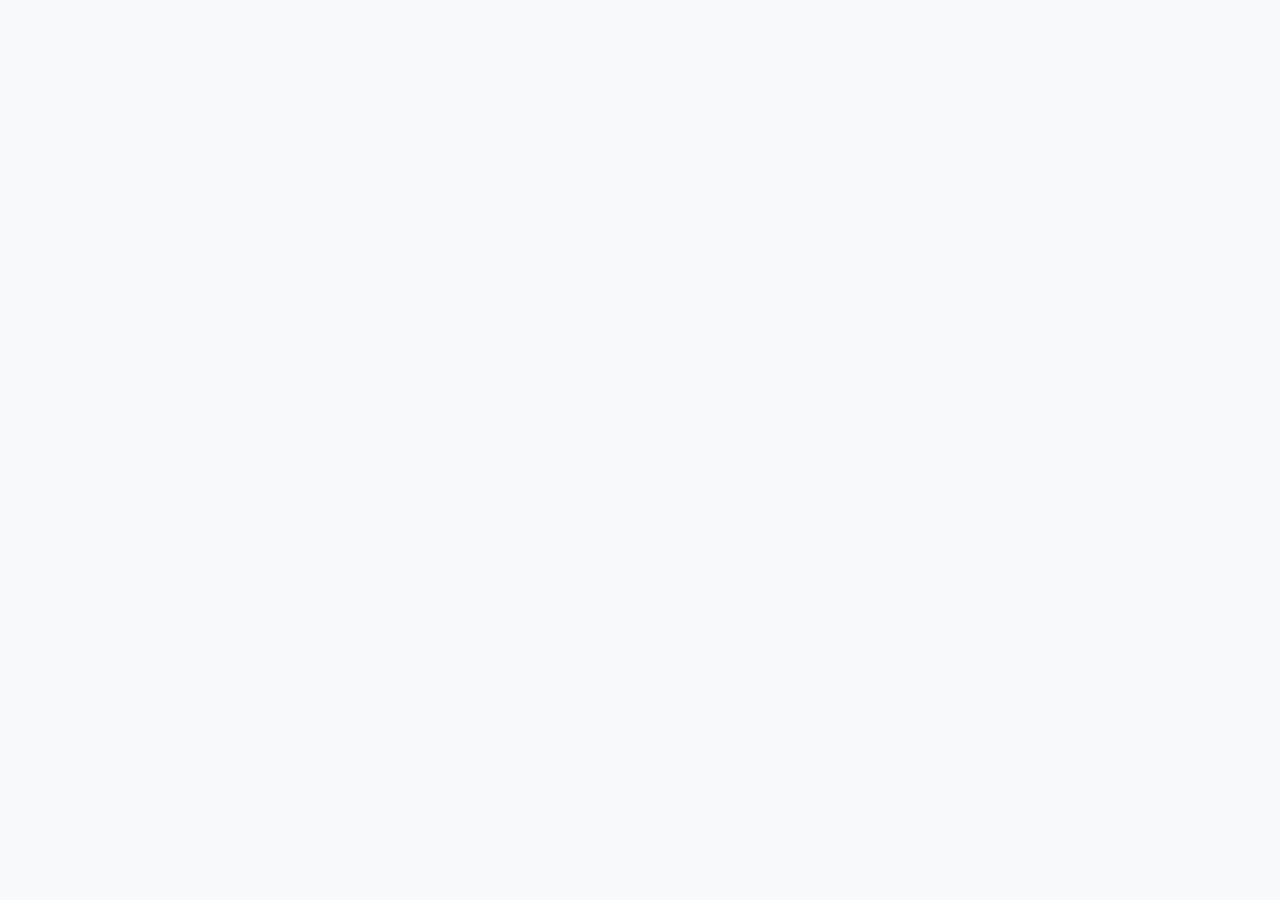
==== index.html @ d38744e4 "Initial commit" ====
<!doctype html>
<html lang="en">
  <head>
    <meta charset="UTF-8" />
    <meta name="viewport" content="width=device-width, initial-scale=1.0" />
    <title>Web App Starter</title>
    <link
      href="https://cdn.jsdelivr.net/npm/bootstrap@5.3.3/dist/css/bootstrap.min.css"
      rel="stylesheet" />
    <link
      rel="stylesheet"
      href="https://cdn.jsdelivr.net/npm/bootstrap-icons@1.10.5/font/bootstrap-icons.css" />
    <link
      rel="icon"
      type="image/svg+xml"
      href="data:image/svg+xml,%3Csvg xmlns='http://www.w3.org/2000/svg' viewBox='0 0 16 16'%3E%3Crect width='16' height='16' rx='3' fill='%230d6efd'/%3E%3C/svg%3E" />
    <link rel="stylesheet" href="./style.css" />
    <script src="https://unpkg.com/vue@3/dist/vue.global.prod.js"></script>
    <script src="https://unpkg.com/vue-router@4/dist/vue-router.global.prod.js"></script>
    <script src="https://cdn.jsdelivr.net/npm/papaparse@5.4.1/papaparse.min.js"></script>
  </head>

  <body class="bg-light">
    <div id="app" class="d-flex flex-column min-vh-100">
      <navbar-component></navbar-component>
      <main class="flex-grow-1 overflow-auto">
        <router-view></router-view>
      </main>
    </div>

    <script type="module" src="./app.js"></script>
  </body>
</html>
---- style.css ----
.collection-card-image {
  height: 180px;
}

.collection-description {
  display: -webkit-box;
  line-clamp: 3;
  -webkit-line-clamp: 3;
  -webkit-box-orient: vertical;
  overflow: hidden;
}

.item-detail-image {
  max-height: 320px;
}
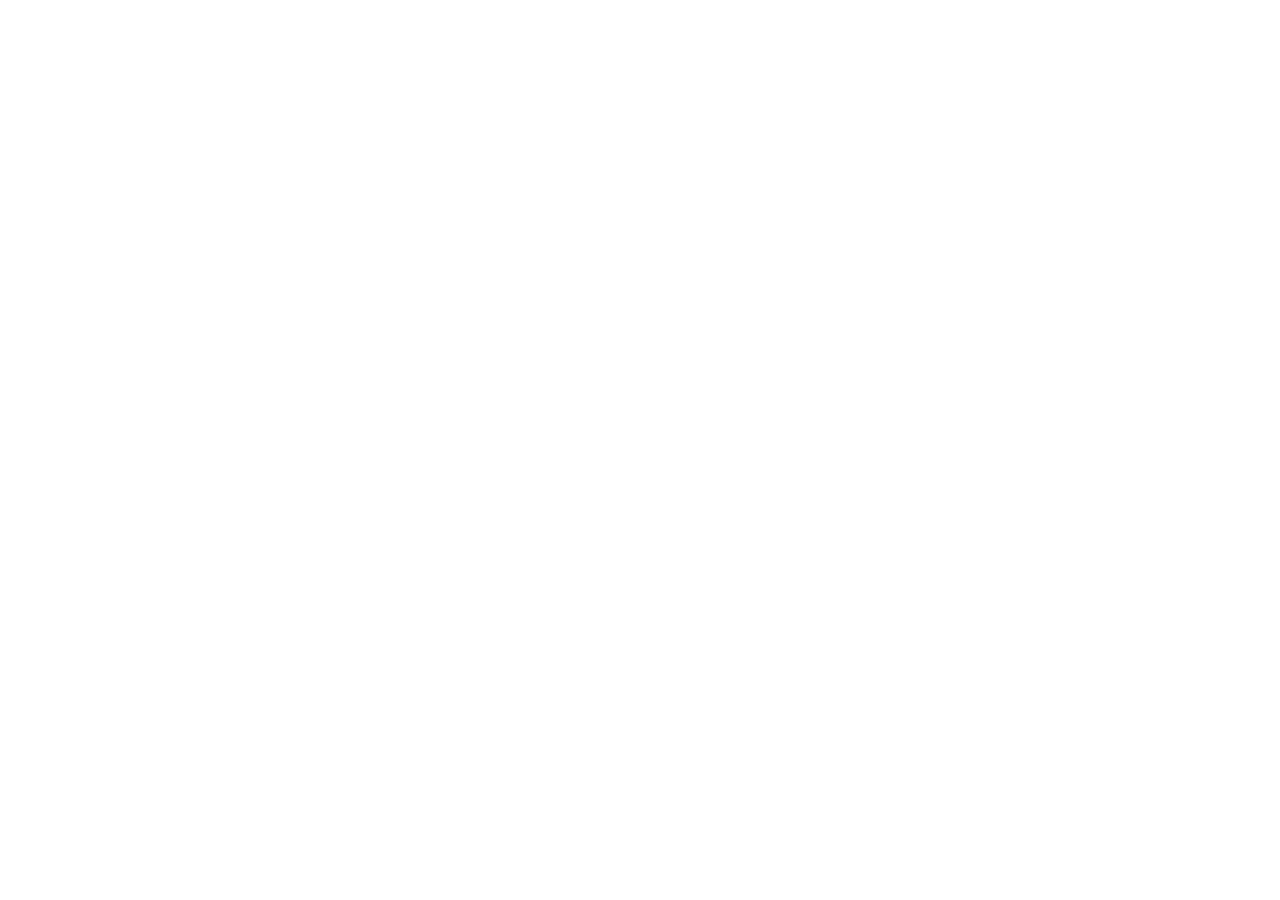
==== commit e7a5269a: "commit" ====
--- a/index.html
+++ b/index.html
@@ -4,30 +4,20 @@
     <meta charset="UTF-8" />
     <meta name="viewport" content="width=device-width, initial-scale=1.0" />
     <title>Web App Starter</title>
-    <link
-      href="https://cdn.jsdelivr.net/npm/bootstrap@5.3.3/dist/css/bootstrap.min.css"
-      rel="stylesheet" />
-    <link
-      rel="stylesheet"
-      href="https://cdn.jsdelivr.net/npm/bootstrap-icons@1.10.5/font/bootstrap-icons.css" />
-    <link
-      rel="icon"
-      type="image/svg+xml"
-      href="data:image/svg+xml,%3Csvg xmlns='http://www.w3.org/2000/svg' viewBox='0 0 16 16'%3E%3Crect width='16' height='16' rx='3' fill='%230d6efd'/%3E%3C/svg%3E" />
-    <link rel="stylesheet" href="./style.css" />
-    <script src="https://unpkg.com/vue@3/dist/vue.global.prod.js"></script>
-    <script src="https://unpkg.com/vue-router@4/dist/vue-router.global.prod.js"></script>
-    <script src="https://cdn.jsdelivr.net/npm/papaparse@5.4.1/papaparse.min.js"></script>
+    <link href="https://cdn.jsdelivr.net/npm/bootstrap@5.3.3/dist/css/bootstrap.min.css" rel="stylesheet" />
+    <link href="https://cdn.jsdelivr.net/npm/bootstrap-icons@1.11.3/font/bootstrap-icons.min.css" rel="stylesheet" />
+    <link href="style.css" rel="stylesheet" />
   </head>
-
-  <body class="bg-light">
-    <div id="app" class="d-flex flex-column min-vh-100">
+  <body>
+    <div class="top-bar"></div>
+    <div id="app">
       <navbar-component></navbar-component>
-      <main class="flex-grow-1 overflow-auto">
-        <router-view></router-view>
-      </main>
+      <router-view></router-view>
     </div>
 
-    <script type="module" src="./app.js"></script>
+    <script src="https://unpkg.com/vue@3.5.13/dist/vue.global.prod.js"></script>
+    <script src="https://unpkg.com/vue-router@4.5.0/dist/vue-router.global.prod.js"></script>
+    <script src="https://unpkg.com/papaparse@5.5.2/papaparse.min.js"></script>
+    <script src="app.js" type="module"></script>
   </body>
-</html>
+</html>
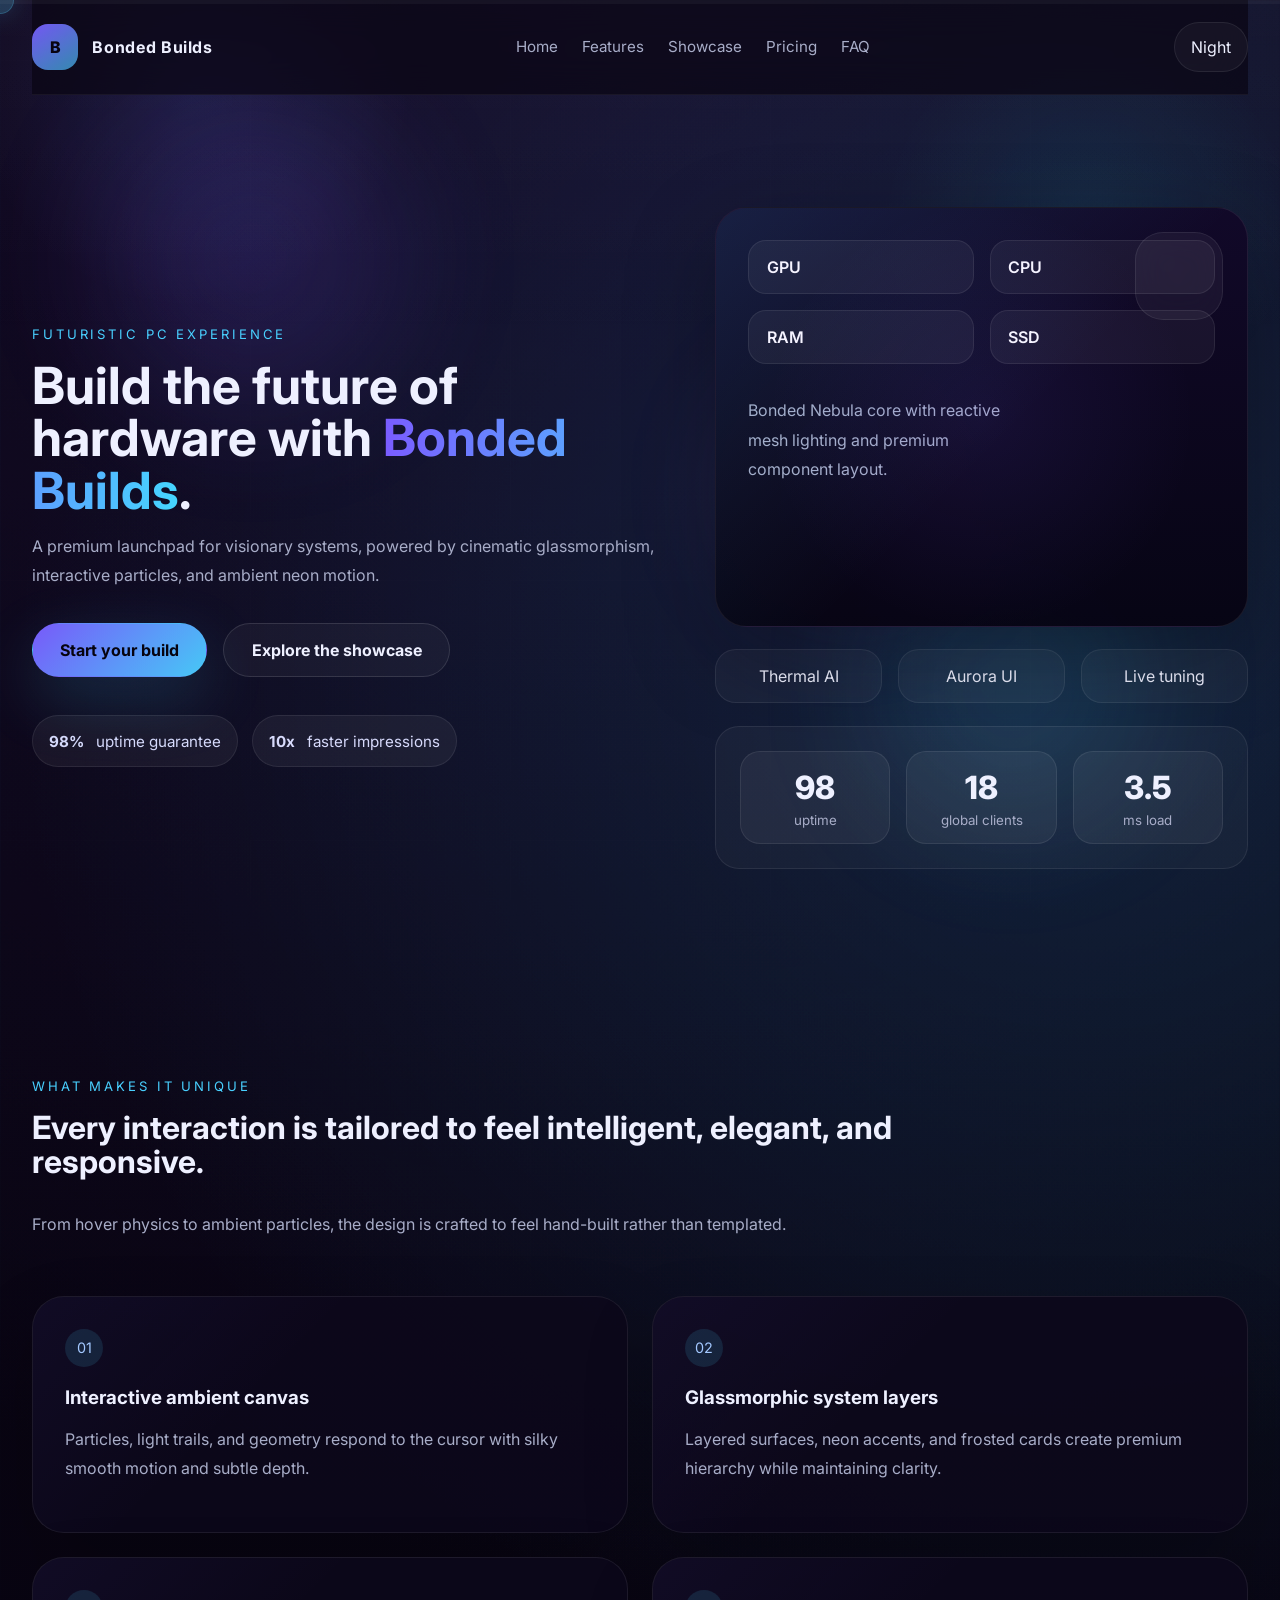
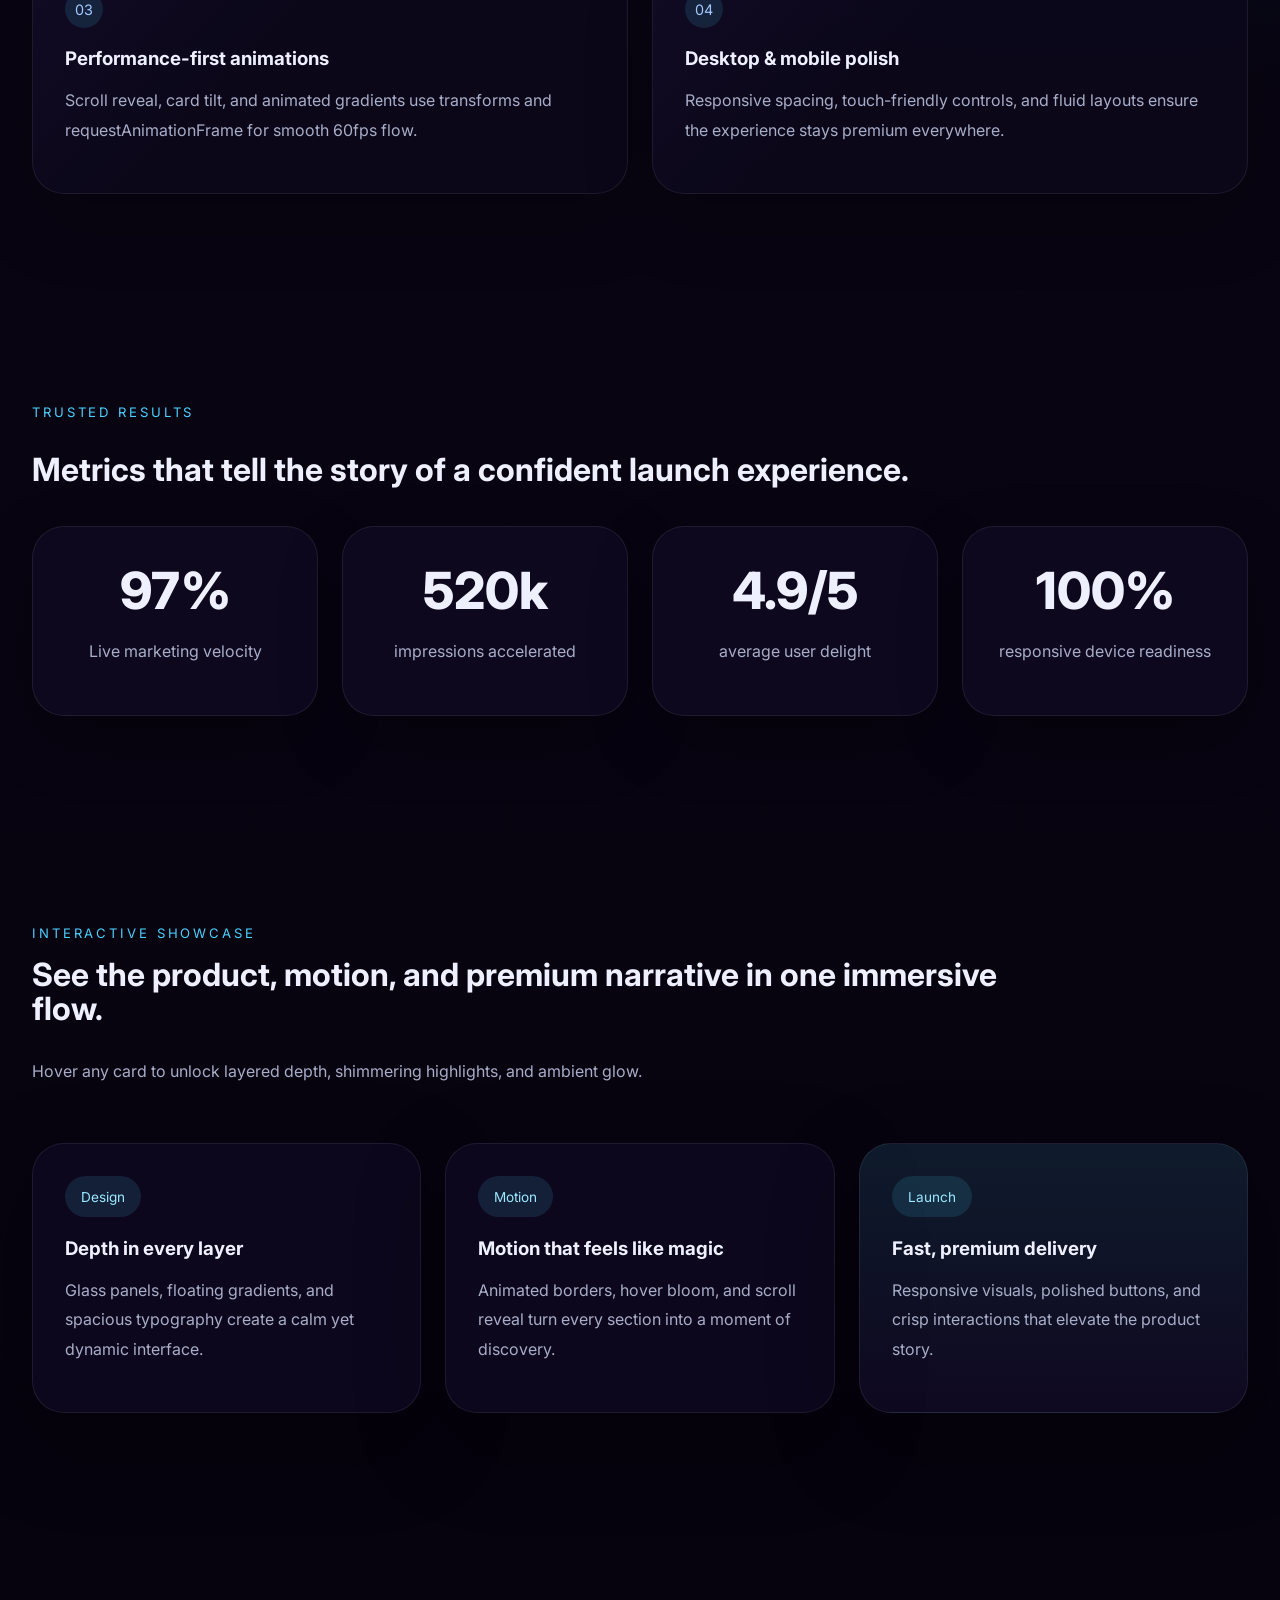
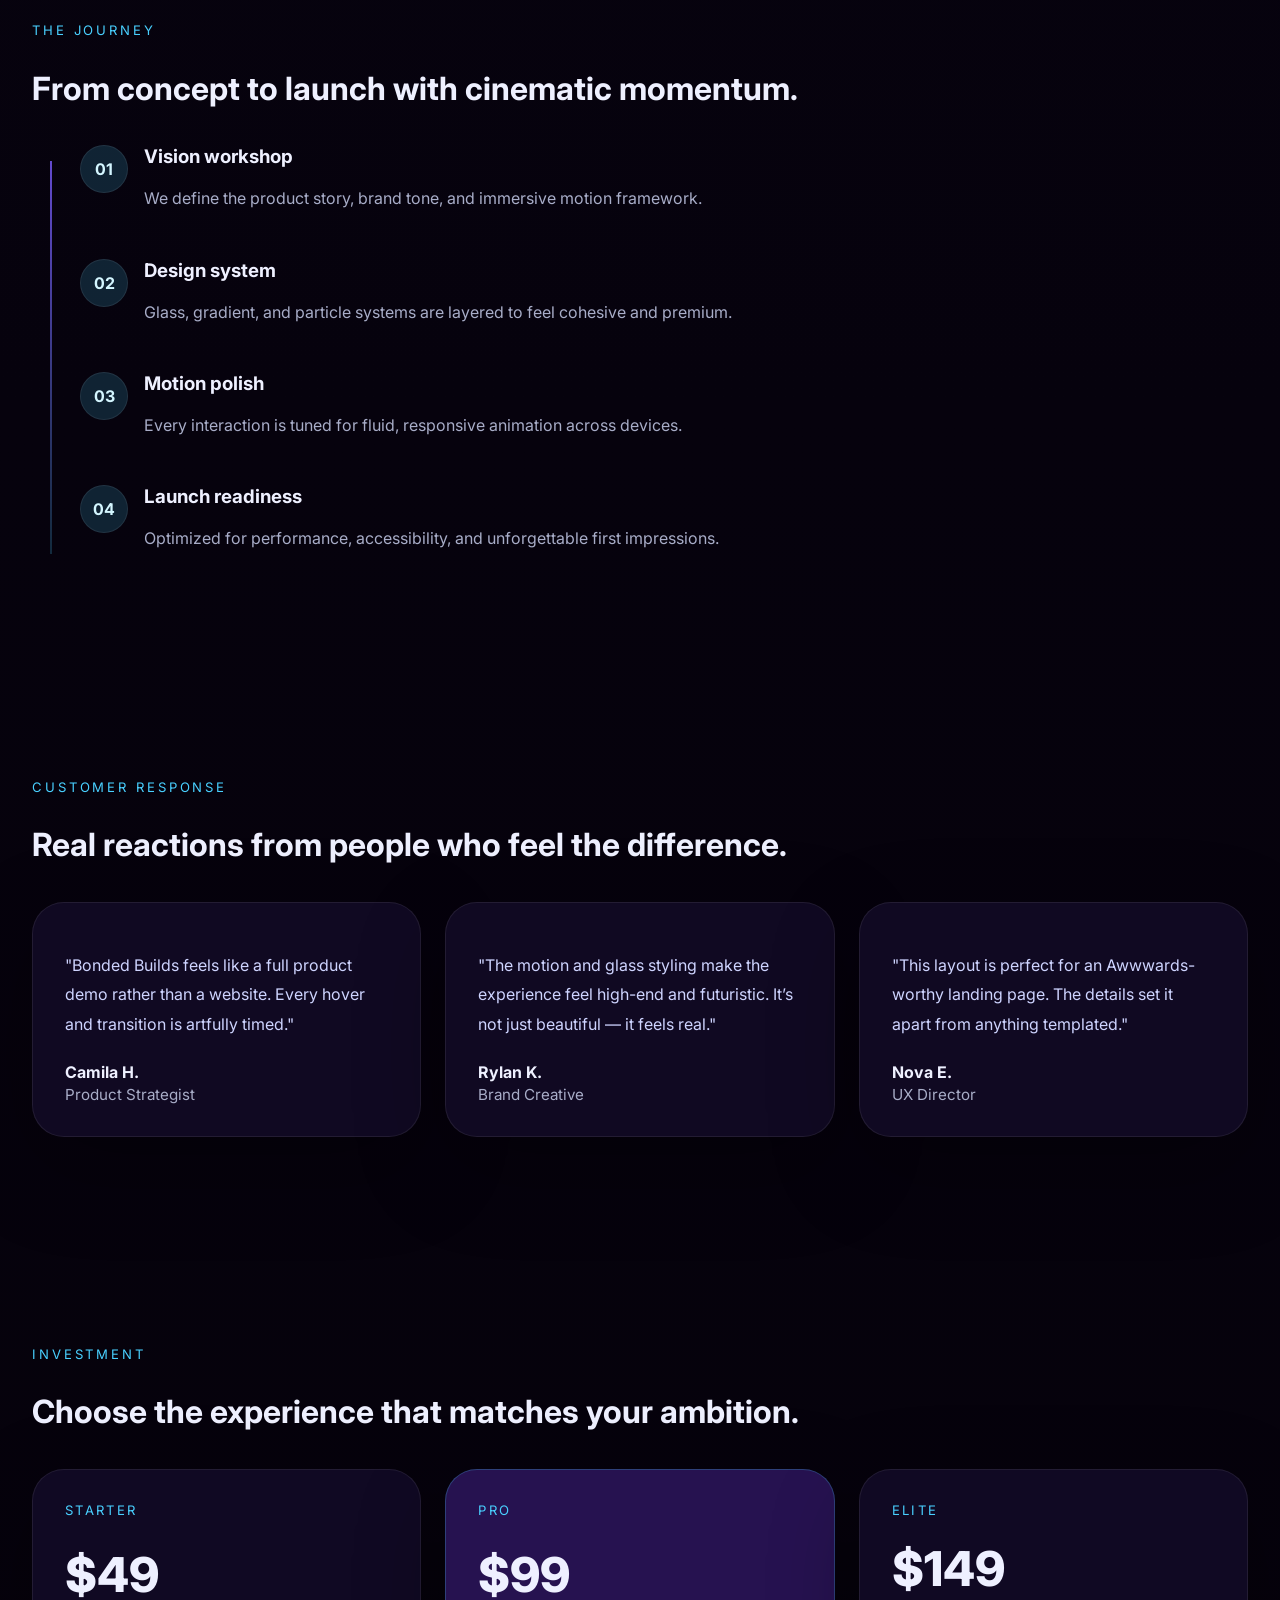
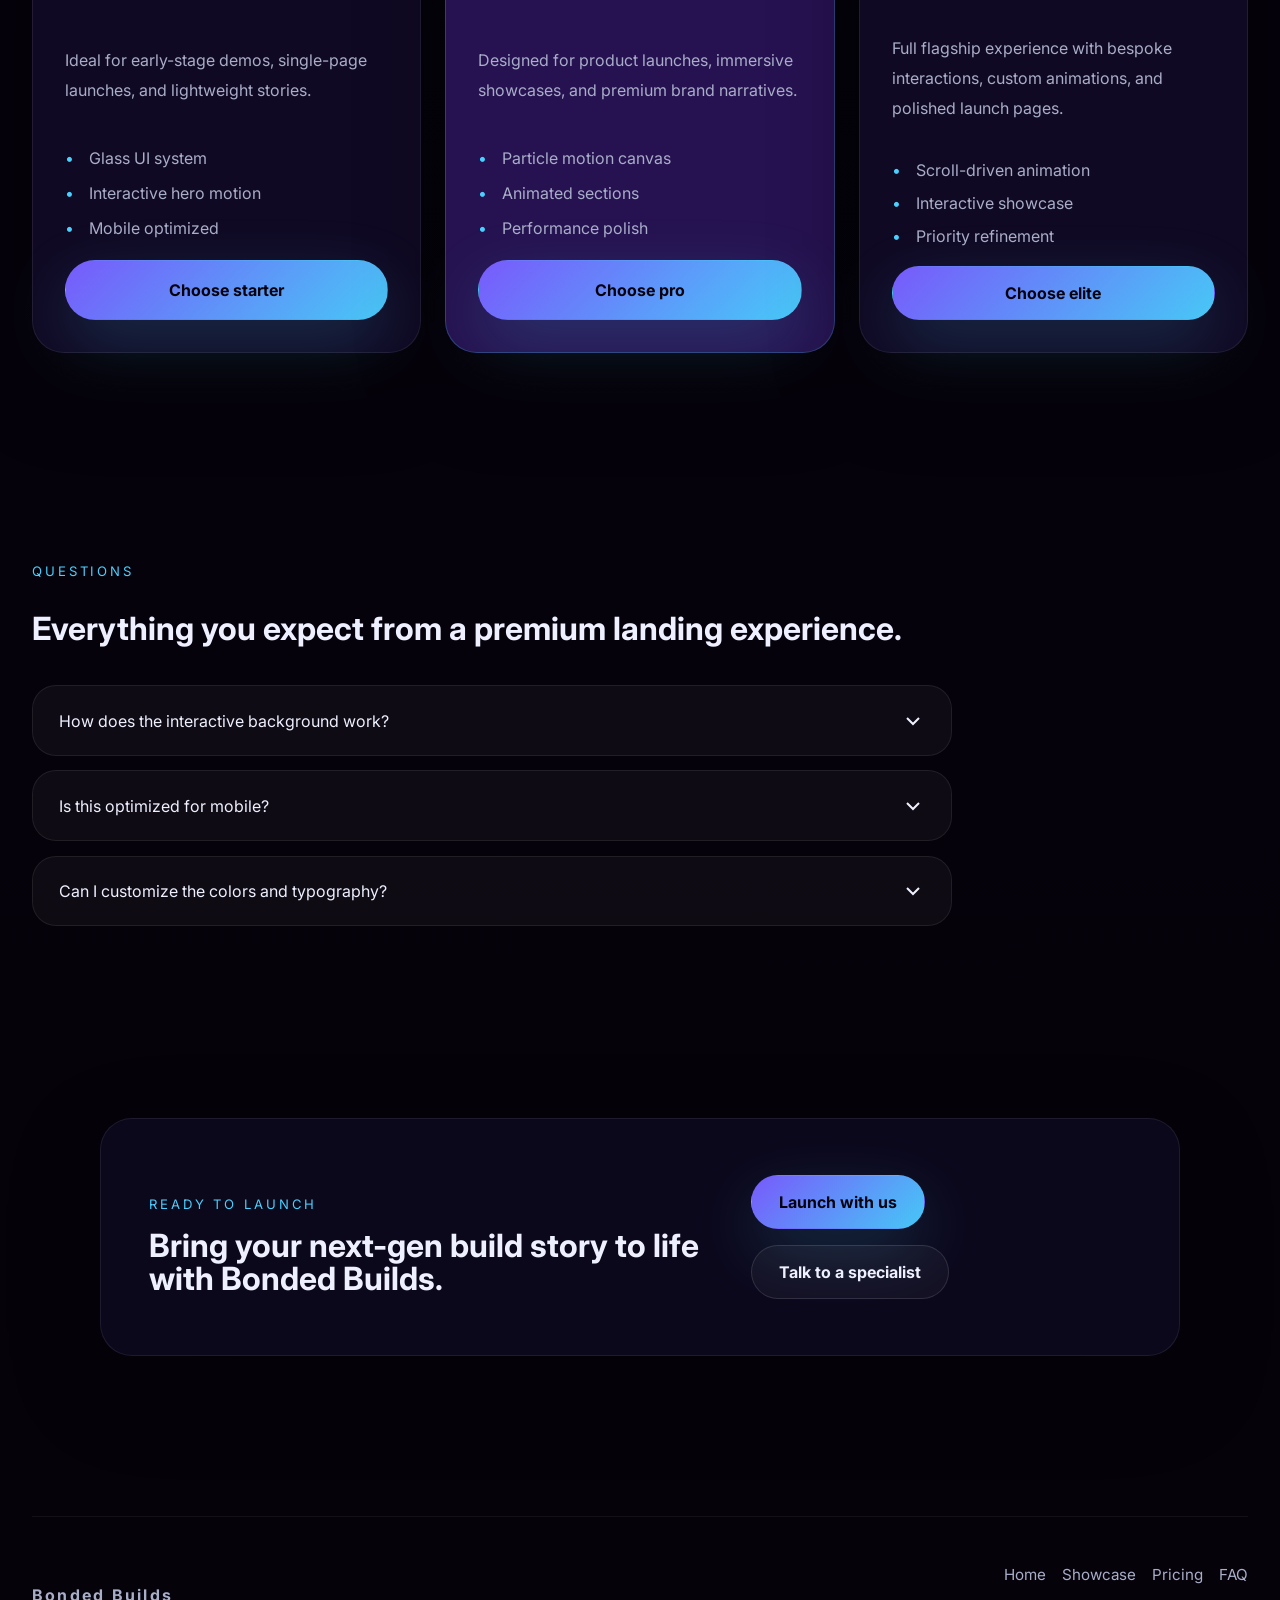
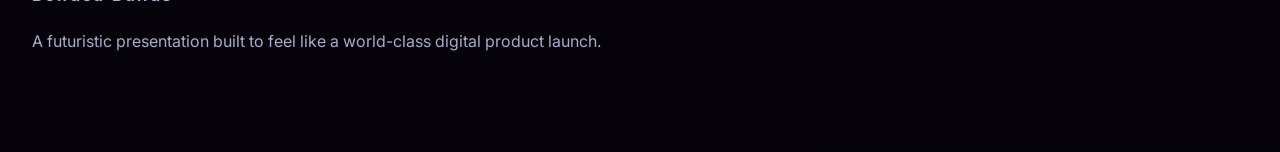
==== commit ce111e84: "updated" ====
--- a/index.html
+++ b/index.html
@@ -1,23 +1,368 @@
-<!doctype html>
+﻿<!doctype html>
 <html lang="en">
   <head>
     <meta charset="UTF-8" />
-    <meta name="viewport" content="width=device-width, initial-scale=1.0" />
-    <title>Web App Starter</title>
-    <link href="https://cdn.jsdelivr.net/npm/bootstrap@5.3.3/dist/css/bootstrap.min.css" rel="stylesheet" />
-    <link href="https://cdn.jsdelivr.net/npm/bootstrap-icons@1.11.3/font/bootstrap-icons.min.css" rel="stylesheet" />
+    <meta name="viewport" content="width=device-width, initial-scale=1.0, viewport-fit=cover" />
+    <meta name="theme-color" content="#09010d" />
+    <meta name="description" content="Bonded Builds is a futuristic premium PC storefront experience with glassmorphism, neon motion, and immersive interaction." />
+    <title>Bonded Builds • Future Ready Builds</title>
+    <link rel="preconnect" href="https://fonts.googleapis.com" />
+    <link rel="preconnect" href="https://fonts.gstatic.com" crossorigin />
+    <link href="https://fonts.googleapis.com/css2?family=Inter:wght@400;500;600;700;800&display=swap" rel="stylesheet" />
     <link href="style.css" rel="stylesheet" />
   </head>
   <body>
-    <div class="top-bar"></div>
-    <div id="app">
-      <navbar-component></navbar-component>
-      <router-view></router-view>
+    <div class="loader-wrap" id="pageLoader" aria-hidden="true">
+      <div class="loader-glow"></div>
+      <div class="loader-ring"></div>
+      <p class="loader-copy">Bonded Builds</p>
     </div>
 
-    <script src="https://unpkg.com/vue@3.5.13/dist/vue.global.prod.js"></script>
-    <script src="https://unpkg.com/vue-router@4.5.0/dist/vue-router.global.prod.js"></script>
-    <script src="https://unpkg.com/papaparse@5.5.2/papaparse.min.js"></script>
+    <div class="progress-wrap" aria-hidden="true">
+      <div class="progress-bar" id="scrollProgress"></div>
+    </div>
+
+    <canvas id="bgCanvas" aria-hidden="true"></canvas>
+    <div id="cursor" aria-hidden="true"></div>
+
+    <div class="blob blob-1"></div>
+    <div class="blob blob-2"></div>
+    <div class="blob blob-3"></div>
+
+    <div class="page-shell" id="app">
+      <header class="site-header">
+        <div class="brand">
+          <span class="brand-mark">B</span>
+          <span class="brand-name">Bonded Builds</span>
+        </div>
+
+        <nav class="site-nav" aria-label="Primary navigation">
+          <a href="#hero">Home</a>
+          <a href="#features">Features</a>
+          <a href="#showcase">Showcase</a>
+          <a href="#pricing">Pricing</a>
+          <a href="#faq">FAQ</a>
+        </nav>
+
+        <button class="theme-toggle" id="themeToggle" type="button" aria-label="Toggle theme">Night</button>
+      </header>
+
+      <main>
+        <section id="hero" class="section hero-section reveal">
+          <div class="hero-shell">
+            <div class="hero-copy">
+              <p class="eyebrow">FUTURISTIC PC EXPERIENCE</p>
+              <h1>
+                Build the future of hardware with <span class="gradient-text">Bonded Builds</span>.
+              </h1>
+              <p class="hero-text">
+                A premium launchpad for visionary systems, powered by cinematic glassmorphism, interactive particles, and ambient neon motion.
+              </p>
+
+              <div class="hero-actions">
+                <a class="btn btn-primary magnetic" href="#pricing">Start your build</a>
+                <a class="btn btn-outline magnetic" href="#showcase">Explore the showcase</a>
+              </div>
+
+              <div class="hero-pill-group">
+                <span class="hero-pill"><strong>98%</strong> uptime guarantee</span>
+                <span class="hero-pill"><strong>10x</strong> faster impressions</span>
+              </div>
+            </div>
+
+            <div class="hero-visual">
+              <div class="hero-stage tilt-card">
+                <div class="hero-stage-glow"></div>
+                <div class="hero-stage-top"></div>
+                <div class="hero-stage-grid">
+                  <span class="stage-chip">GPU</span>
+                  <span class="stage-chip">CPU</span>
+                  <span class="stage-chip">RAM</span>
+                  <span class="stage-chip">SSD</span>
+                </div>
+                <p class="hero-stage-copy">Bonded Nebula core with reactive mesh lighting and premium component layout.</p>
+              </div>
+
+              <div class="hero-mini-grid">
+                <div class="mini-card">Thermal AI</div>
+                <div class="mini-card">Aurora UI</div>
+                <div class="mini-card">Live tuning</div>
+              </div>
+
+              <div class="hero-cta-panel reveal delay-100">
+                <div class="counter-group">
+                  <div class="counter-box">
+                    <span class="counter" data-target="98">0</span>
+                    <small>uptime</small>
+                  </div>
+                  <div class="counter-box">
+                    <span class="counter" data-target="18">0</span>
+                    <small>global clients</small>
+                  </div>
+                  <div class="counter-box">
+                    <span class="counter" data-target="3.5">0</span>
+                    <small>ms load</small>
+                  </div>
+                </div>
+              </div>
+            </div>
+          </div>
+        </section>
+
+        <section id="features" class="section features-section reveal">
+          <div class="section-head">
+            <div>
+              <p class="eyebrow">what makes it unique</p>
+              <h2>Every interaction is tailored to feel intelligent, elegant, and responsive.</h2>
+            </div>
+            <p class="section-note">From hover physics to ambient particles, the design is crafted to feel hand-built rather than templated.</p>
+          </div>
+
+          <div class="features-grid">
+            <article class="feature-card tilt-card">
+              <span class="feature-index">01</span>
+              <h3>Interactive ambient canvas</h3>
+              <p>Particles, light trails, and geometry respond to the cursor with silky smooth motion and subtle depth.</p>
+            </article>
+            <article class="feature-card tilt-card">
+              <span class="feature-index">02</span>
+              <h3>Glassmorphic system layers</h3>
+              <p>Layered surfaces, neon accents, and frosted cards create premium hierarchy while maintaining clarity.</p>
+            </article>
+            <article class="feature-card tilt-card">
+              <span class="feature-index">03</span>
+              <h3>Performance-first animations</h3>
+              <p>Scroll reveal, card tilt, and animated gradients use transforms and requestAnimationFrame for smooth 60fps flow.</p>
+            </article>
+            <article class="feature-card tilt-card">
+              <span class="feature-index">04</span>
+              <h3>Desktop & mobile polish</h3>
+              <p>Responsive spacing, touch-friendly controls, and fluid layouts ensure the experience stays premium everywhere.</p>
+            </article>
+          </div>
+        </section>
+
+        <section id="stats" class="section stats-section reveal">
+          <div class="section-head">
+            <p class="eyebrow">trusted results</p>
+            <h2>Metrics that tell the story of a confident launch experience.</h2>
+          </div>
+
+          <div class="stats-grid">
+            <div class="stat-card glass-card tilt-card">
+              <span class="stat-value"><span class="counter" data-target="97">0</span>%</span>
+              <p>Live marketing velocity</p>
+            </div>
+            <div class="stat-card glass-card tilt-card">
+              <span class="stat-value"><span class="counter" data-target="520">0</span>k</span>
+              <p>impressions accelerated</p>
+            </div>
+            <div class="stat-card glass-card tilt-card">
+              <span class="stat-value"><span class="counter" data-target="4.9">0</span>/5</span>
+              <p>average user delight</p>
+            </div>
+            <div class="stat-card glass-card tilt-card">
+              <span class="stat-value"><span class="counter" data-target="100">0</span>%</span>
+              <p>responsive device readiness</p>
+            </div>
+          </div>
+        </section>
+
+        <section id="showcase" class="section showcase-section reveal">
+          <div class="section-head">
+            <div>
+              <p class="eyebrow">interactive showcase</p>
+              <h2>See the product, motion, and premium narrative in one immersive flow.</h2>
+            </div>
+            <p class="section-note">Hover any card to unlock layered depth, shimmering highlights, and ambient glow.</p>
+          </div>
+
+          <div class="showcase-grid">
+            <article class="showcase-card tilt-card">
+              <div class="showcase-chip">Design</div>
+              <h3>Depth in every layer</h3>
+              <p>Glass panels, floating gradients, and spacious typography create a calm yet dynamic interface.</p>
+            </article>
+            <article class="showcase-card tilt-card">
+              <div class="showcase-chip">Motion</div>
+              <h3>Motion that feels like magic</h3>
+              <p>Animated borders, hover bloom, and scroll reveal turn every section into a moment of discovery.</p>
+            </article>
+            <article class="showcase-card tilt-card highlight-card">
+              <div class="showcase-chip">Launch</div>
+              <h3>Fast, premium delivery</h3>
+              <p>Responsive visuals, polished buttons, and crisp interactions that elevate the product story.</p>
+            </article>
+          </div>
+        </section>
+
+        <section id="timeline" class="section timeline-section reveal">
+          <div class="section-head">
+            <p class="eyebrow">the journey</p>
+            <h2>From concept to launch with cinematic momentum.</h2>
+          </div>
+
+          <div class="timeline-shell">
+            <div class="timeline-line"></div>
+            <div class="timeline-item">
+              <span class="timeline-step">01</span>
+              <div>
+                <h3>Vision workshop</h3>
+                <p>We define the product story, brand tone, and immersive motion framework.</p>
+              </div>
+            </div>
+            <div class="timeline-item">
+              <span class="timeline-step">02</span>
+              <div>
+                <h3>Design system</h3>
+                <p>Glass, gradient, and particle systems are layered to feel cohesive and premium.</p>
+              </div>
+            </div>
+            <div class="timeline-item">
+              <span class="timeline-step">03</span>
+              <div>
+                <h3>Motion polish</h3>
+                <p>Every interaction is tuned for fluid, responsive animation across devices.</p>
+              </div>
+            </div>
+            <div class="timeline-item">
+              <span class="timeline-step">04</span>
+              <div>
+                <h3>Launch readiness</h3>
+                <p>Optimized for performance, accessibility, and unforgettable first impressions.</p>
+              </div>
+            </div>
+          </div>
+        </section>
+
+        <section id="testimonials" class="section testimonials-section reveal">
+          <div class="section-head">
+            <p class="eyebrow">customer response</p>
+            <h2>Real reactions from people who feel the difference.</h2>
+          </div>
+
+          <div class="testimonials-grid">
+            <article class="testimonial-card glass-card tilt-card">
+              <p>"Bonded Builds feels like a full product demo rather than a website. Every hover and transition is artfully timed."</p>
+              <div class="testimonial-author">
+                <strong>Camila H.</strong>
+                <span>Product Strategist</span>
+              </div>
+            </article>
+            <article class="testimonial-card glass-card tilt-card">
+              <p>"The motion and glass styling make the experience feel high-end and futuristic. It’s not just beautiful — it feels real."</p>
+              <div class="testimonial-author">
+                <strong>Rylan K.</strong>
+                <span>Brand Creative</span>
+              </div>
+            </article>
+            <article class="testimonial-card glass-card tilt-card">
+              <p>"This layout is perfect for an Awwwards-worthy landing page. The details set it apart from anything templated."</p>
+              <div class="testimonial-author">
+                <strong>Nova E.</strong>
+                <span>UX Director</span>
+              </div>
+            </article>
+          </div>
+        </section>
+
+        <section id="pricing" class="section pricing-section reveal">
+          <div class="section-head">
+            <p class="eyebrow">investment</p>
+            <h2>Choose the experience that matches your ambition.</h2>
+          </div>
+
+          <div class="pricing-grid">
+            <article class="pricing-card glass-card">
+              <span class="pricing-label">Starter</span>
+              <strong class="pricing-price">$49</strong>
+              <p>Ideal for early-stage demos, single-page launches, and lightweight stories.</p>
+              <ul>
+                <li>Glass UI system</li>
+                <li>Interactive hero motion</li>
+                <li>Mobile optimized</li>
+              </ul>
+              <a class="btn btn-primary" href="#cta">Choose starter</a>
+            </article>
+            <article class="pricing-card pricing-card-highlight glass-card">
+              <span class="pricing-label">Pro</span>
+              <strong class="pricing-price">$99</strong>
+              <p>Designed for product launches, immersive showcases, and premium brand narratives.</p>
+              <ul>
+                <li>Particle motion canvas</li>
+                <li>Animated sections</li>
+                <li>Performance polish</li>
+              </ul>
+              <a class="btn btn-primary" href="#cta">Choose pro</a>
+            </article>
+            <article class="pricing-card glass-card">
+              <span class="pricing-label">Elite</span>
+              <strong class="pricing-price">$149</strong>
+              <p>Full flagship experience with bespoke interactions, custom animations, and polished launch pages.</p>
+              <ul>
+                <li>Scroll-driven animation</li>
+                <li>Interactive showcase</li>
+                <li>Priority refinement</li>
+              </ul>
+              <a class="btn btn-primary" href="#cta">Choose elite</a>
+            </article>
+          </div>
+        </section>
+
+        <section id="faq" class="section faq-section reveal">
+          <div class="section-head">
+            <p class="eyebrow">questions</p>
+            <h2>Everything you expect from a premium landing experience.</h2>
+          </div>
+
+          <div class="faq-grid">
+            <button class="faq-item" type="button" aria-expanded="false">
+              <span>How does the interactive background work?</span>
+              <svg viewBox="0 0 24 24" aria-hidden="true"><path d="M6 9l6 6 6-6" /></svg>
+            </button>
+            <div class="faq-answer">A custom canvas system uses requestAnimationFrame to render particles and light trails that react to cursor movement and clicks.</div>
+
+            <button class="faq-item" type="button" aria-expanded="false">
+              <span>Is this optimized for mobile?</span>
+              <svg viewBox="0 0 24 24" aria-hidden="true"><path d="M6 9l6 6 6-6" /></svg>
+            </button>
+            <div class="faq-answer">Yes — layout, touch targets, typography, and motion are all tailored for desktop and mobile environments.</div>
+
+            <button class="faq-item" type="button" aria-expanded="false">
+              <span>Can I customize the colors and typography?</span>
+              <svg viewBox="0 0 24 24" aria-hidden="true"><path d="M6 9l6 6 6-6" /></svg>
+            </button>
+            <div class="faq-answer">Absolutely. The design system is built with semantic variables for effortless theme tuning and brand updates.</div>
+          </div>
+        </section>
+
+        <section id="cta" class="section cta-section reveal">
+          <div class="cta-shell">
+            <div>
+              <p class="eyebrow">Ready to launch</p>
+              <h2>Bring your next-gen build story to life with Bonded Builds.</h2>
+            </div>
+            <div class="cta-actions">
+              <a class="btn btn-primary btn-xl magnetic" href="#pricing">Launch with us</a>
+              <a class="btn btn-outline magnetic" href="#contact">Talk to a specialist</a>
+            </div>
+          </div>
+        </section>
+      </main>
+
+      <footer class="site-footer" id="contact">
+        <div>
+          <p class="brand-footer">Bonded Builds</p>
+          <p>A futuristic presentation built to feel like a world-class digital product launch.</p>
+        </div>
+        <div class="footer-links">
+          <a href="#hero">Home</a>
+          <a href="#showcase">Showcase</a>
+          <a href="#pricing">Pricing</a>
+          <a href="#faq">FAQ</a>
+        </div>
+      </footer>
+    </div>
     <script src="app.js" type="module"></script>
   </body>
-</html>+</html>
--- a/style.css
+++ b/style.css
@@ -1,15 +1,948 @@
-.collection-card-image {
-  height: 180px;
-}
-
-.collection-description {
-  display: -webkit-box;
-  line-clamp: 3;
-  -webkit-line-clamp: 3;
-  -webkit-box-orient: vertical;
+﻿:root {
+  color-scheme: dark;
+  font-family: 'Inter', system-ui, -apple-system, BlinkMacSystemFont, 'Segoe UI', sans-serif;
+  --bg: #09010d;
+  --surface: rgba(12, 8, 26, 0.92);
+  --surface-strong: rgba(18, 11, 42, 0.96);
+  --border: rgba(139, 92, 255, 0.18);
+  --border-soft: rgba(255, 255, 255, 0.06);
+  --text: #eef0ff;
+  --muted: #a8adc8;
+  --accent: #7a5cff;
+  --accent-strong: #49d0ff;
+  --shadow: 0 30px 90px rgba(0, 0, 0, 0.28);
+  --radius: 28px;
+}
+
+* {
+  box-sizing: border-box;
+}
+
+html,
+body {
+  margin: 0;
+  min-height: 100%;
+  background: radial-gradient(circle at top, rgba(75, 44, 141, 0.18), transparent 24%),
+    radial-gradient(circle at right 15% top 10%, rgba(40, 206, 255, 0.14), transparent 18%),
+    linear-gradient(180deg, #0a0615 0%, #06020d 55%, #05020a 100%);
+  color: var(--text);
+  overflow-x: hidden;
+}
+
+body {
+  position: relative;
+  text-rendering: optimizeLegibility;
+  overflow-x: hidden;
+}
+
+button,
+a {
+  font: inherit;
+}
+
+a {
+  color: inherit;
+  text-decoration: none;
+}
+
+img,
+svg {
+  display: block;
+  max-width: 100%;
+}
+
+body::before,
+body::after {
+  content: '';
+  position: fixed;
+  inset: 0;
+  pointer-events: none;
+  z-index: 0;
+}
+
+body::before {
+  background-image: radial-gradient(circle at 15% 10%, rgba(91, 130, 255, 0.12), transparent 16%),
+    radial-gradient(circle at 85% 25%, rgba(33, 229, 255, 0.08), transparent 16%),
+    linear-gradient(180deg, rgba(255, 255, 255, 0.02), transparent 40%);
+}
+
+body::after {
+  background: url("data:image/svg+xml,%3Csvg width='120' height='120' xmlns='http://www.w3.org/2000/svg'%3E%3Cdefs%3E%3ClinearGradient id='g' x1='0%25' y1='0%25' x2='100%25' y2='100%25'%3E%3Cstop offset='0%25' stop-color='%23ffffff' stop-opacity='0.08'/%3E%3Cstop offset='100%25' stop-color='%23ffffff' stop-opacity='0'/%3E%3C/linearGradient%3E%3C/defs%3E%3Crect width='120' height='120' fill='none' stroke='url(%23g)' stroke-width='1' /%3E%3C/svg%3E") center/260px 260px repeat;
+  opacity: 0.12;
+}
+
+.loader-wrap {
+  position: fixed;
+  inset: 0;
+  display: flex;
+  align-items: center;
+  justify-content: center;
+  flex-direction: column;
+  gap: 1rem;
+  background: rgba(4, 2, 11, 0.92);
+  z-index: 50;
+  opacity: 1;
+  pointer-events: all;
+  transition: opacity 0.35s ease;
+}
+
+.loader-wrap.hidden {
+  opacity: 0;
+  pointer-events: none;
+}
+
+.loader-glow {
+  width: 120px;
+  height: 120px;
+  border-radius: 50%;
+  background: radial-gradient(circle, rgba(73, 208, 255, 0.3), transparent 58%);
+  filter: blur(18px);
+}
+
+.loader-ring {
+  width: 64px;
+  height: 64px;
+  border: 2px solid rgba(255, 255, 255, 0.14);
+  border-top-color: rgba(122, 92, 255, 0.96);
+  border-radius: 50%;
+  animation: spin 1.2s linear infinite;
+}
+
+.loader-copy {
+  color: var(--muted);
+  letter-spacing: 0.22em;
+  text-transform: uppercase;
+  font-size: 0.82rem;
+}
+
+@keyframes spin {
+  0% {
+    transform: rotate(0deg);
+  }
+  100% {
+    transform: rotate(360deg);
+  }
+}
+
+.progress-wrap {
+  position: fixed;
+  top: 0;
+  left: 0;
+  width: 100%;
+  height: 4px;
+  z-index: 20;
+  background: rgba(255, 255, 255, 0.04);
+}
+
+.progress-bar {
+  width: 0;
+  height: 100%;
+  background: linear-gradient(90deg, #7a5cff, #49d0ff);
+  transform-origin: left;
+}
+
+#bgCanvas {
+  position: fixed;
+  inset: 0;
+  width: 100%;
+  height: 100%;
+  z-index: 0;
+}
+
+#cursor {
+  position: fixed;
+  top: 0;
+  left: 0;
+  width: 26px;
+  height: 26px;
+  border-radius: 50%;
+  background: rgba(73, 208, 255, 0.22);
+  box-shadow: 0 0 0 1px rgba(73, 208, 255, 0.35), 0 0 24px rgba(73, 208, 255, 0.25);
+  pointer-events: none;
+  transform: translate(-50%, -50%);
+  transition: transform 0.16s ease-out, width 0.22s ease, height 0.22s ease, background 0.22s ease;
+  mix-blend-mode: screen;
+  z-index: 40;
+}
+
+.blob {
+  position: fixed;
+  border-radius: 50%;
+  filter: blur(68px);
+  opacity: 0.65;
+  z-index: 0;
+}
+
+.blob-1 {
+  width: 300px;
+  height: 300px;
+  top: 12%;
+  left: 8%;
+  background: rgba(122, 92, 255, 0.24);
+  animation: blobMove 16s infinite ease-in-out alternate;
+}
+
+.blob-2 {
+  width: 280px;
+  height: 280px;
+  bottom: 8%;
+  right: 10%;
+  background: rgba(73, 208, 255, 0.18);
+  animation: blobMove 18s infinite ease-in-out alternate;
+}
+
+.blob-3 {
+  width: 220px;
+  height: 220px;
+  top: 42%;
+  right: 25%;
+  background: rgba(179, 93, 255, 0.22);
+  animation: blobMove 20s infinite ease-in-out alternate;
+}
+
+@keyframes blobMove {
+  0% {
+    transform: translateY(0) scale(1);
+  }
+  100% {
+    transform: translateY(30px) scale(1.08);
+  }
+}
+
+.page-shell {
+  position: relative;
+  z-index: 10;
+  padding: 0 2rem 4rem;
+}
+
+.site-header {
+  position: sticky;
+  top: 0;
+  z-index: 30;
+  display: flex;
+  align-items: center;
+  justify-content: space-between;
+  gap: 1.5rem;
+  padding: 1.35rem 0;
+  backdrop-filter: blur(18px);
+  background: rgba(10, 6, 20, 0.72);
+  border-bottom: 1px solid rgba(255, 255, 255, 0.05);
+}
+
+.brand {
+  display: flex;
+  align-items: center;
+  gap: 0.9rem;
+}
+
+.brand-mark {
+  display: inline-flex;
+  align-items: center;
+  justify-content: center;
+  width: 46px;
+  height: 46px;
+  border-radius: 16px;
+  background: linear-gradient(145deg, rgba(122, 92, 255, 0.95), rgba(73, 208, 255, 0.65));
+  color: #08030f;
+  font-weight: 800;
+}
+
+.brand-name {
+  font-weight: 700;
+  letter-spacing: 0.04em;
+}
+
+.site-nav {
+  display: flex;
+  align-items: center;
+  gap: 1.5rem;
+  flex-wrap: wrap;
+}
+
+.site-nav a {
+  color: var(--muted);
+  font-size: 0.95rem;
+  transition: color 0.22s ease;
+}
+
+.site-nav a:hover {
+  color: var(--text);
+}
+
+.theme-toggle {
+  border: 1px solid rgba(255, 255, 255, 0.08);
+  background: rgba(255, 255, 255, 0.04);
+  color: var(--text);
+  padding: 0.9rem 1rem;
+  border-radius: 999px;
+  cursor: pointer;
+  transition: background 0.22s ease, transform 0.22s ease;
+}
+
+.theme-toggle:hover {
+  background: rgba(255, 255, 255, 0.08);
+  transform: translateY(-1px);
+}
+
+.section {
+  position: relative;
+  padding: 7rem 0 5rem;
+  min-height: 420px;
+}
+
+.section-head {
+  display: grid;
+  gap: 1rem;
+  max-width: 980px;
+  margin-bottom: 2.5rem;
+}
+
+.eyebrow {
+  text-transform: uppercase;
+  letter-spacing: 0.22em;
+  color: var(--accent-strong);
+  font-size: 0.82rem;
+  margin-bottom: 0.8rem;
+}
+
+h1,
+h2,
+h3,
+h4 {
+  margin: 0;
+}
+
+h1 {
+  font-size: clamp(3rem, 4vw, 5.2rem);
+  line-height: 1.02;
+}
+
+h2 {
+  font-size: clamp(2rem, 2.5vw, 3rem);
+  line-height: 1.05;
+}
+
+.hero-text,
+.section-note,
+p,
+.stat-card p,
+.testimonial-card p,
+.pricing-card p,
+.faq-answer {
+  color: var(--muted);
+  line-height: 1.85;
+}
+
+.hero-shell,
+.features-grid,
+.stats-grid,
+.showcase-grid,
+.pricing-grid,
+.testimonials-grid,
+.faq-grid {
+  display: grid;
+  gap: 1.5rem;
+}
+
+.hero-shell {
+  grid-template-columns: 1.1fr 0.9fr;
+  align-items: center;
+  gap: 2rem;
+  max-width: 1240px;
+  margin: 0 auto;
+}
+
+.hero-copy {
+  max-width: 640px;
+}
+
+.gradient-text {
+  background: linear-gradient(90deg, #7a5cff, #45d6ff);
+  -webkit-background-clip: text;
+  -webkit-text-fill-color: transparent;
+}
+
+.hero-actions {
+  display: flex;
+  flex-wrap: wrap;
+  gap: 1rem;
+  margin-top: 2rem;
+}
+
+.btn {
+  display: inline-flex;
+  align-items: center;
+  justify-content: center;
+  border: 1px solid transparent;
+  border-radius: 999px;
+  padding: 1rem 1.7rem;
+  font-weight: 700;
+  transition: transform 0.22s ease, background 0.22s ease, box-shadow 0.22s ease, border 0.22s ease;
+  cursor: pointer;
+}
+
+.btn:hover {
+  transform: translateY(-2px);
+}
+
+.btn-primary {
+  background: linear-gradient(135deg, rgba(122, 92, 255, 0.98), rgba(73, 208, 255, 0.96));
+  color: #06030f;
+  box-shadow: 0 22px 65px rgba(73, 208, 255, 0.18);
+}
+
+.btn-outline {
+  background: rgba(255, 255, 255, 0.04);
+  color: var(--text);
+  border-color: rgba(255, 255, 255, 0.12);
+}
+
+.btn-outline:hover {
+  background: rgba(255, 255, 255, 0.08);
+}
+
+.magnetic {
+  position: relative;
   overflow: hidden;
 }
 
-.item-detail-image {
-  max-height: 320px;
-}
+.hero-pill-group {
+  display: flex;
+  flex-wrap: wrap;
+  gap: 0.85rem;
+  margin-top: 2.4rem;
+}
+
+.hero-pill {
+  display: inline-flex;
+  align-items: center;
+  gap: 0.75rem;
+  padding: 0.95rem 1rem;
+  background: rgba(255, 255, 255, 0.05);
+  border: 1px solid rgba(255, 255, 255, 0.08);
+  border-radius: 999px;
+  color: #d7dafb;
+  font-size: 0.95rem;
+}
+
+.hero-visual {
+  display: grid;
+  gap: 1.4rem;
+}
+
+.hero-stage {
+  position: relative;
+  min-height: 420px;
+  padding: 2rem;
+  border-radius: 32px;
+  background: linear-gradient(180deg, rgba(18, 8, 40, 0.96), rgba(7, 4, 19, 0.96));
+  border: 1px solid rgba(255, 255, 255, 0.08);
+  box-shadow: var(--shadow);
+  overflow: hidden;
+}
+
+.hero-stage::before {
+  content: '';
+  position: absolute;
+  inset: -20%;
+  background: radial-gradient(circle, rgba(122, 92, 255, 0.28), transparent 45%);
+  opacity: 0.35;
+}
+
+.hero-stage-glow {
+  position: absolute;
+  inset: 0;
+  background: linear-gradient(135deg, rgba(73, 208, 255, 0.12), transparent 55%);
+}
+
+.hero-stage-top {
+  position: absolute;
+  top: 1.5rem;
+  right: 1.5rem;
+  width: 88px;
+  height: 88px;
+  border-radius: 28px;
+  background: rgba(255, 255, 255, 0.05);
+  border: 1px solid rgba(255, 255, 255, 0.08);
+  backdrop-filter: blur(16px);
+}
+
+.hero-stage-grid {
+  position: relative;
+  display: grid;
+  grid-template-columns: repeat(2, minmax(0, 1fr));
+  gap: 1rem;
+  z-index: 1;
+}
+
+.stage-chip {
+  padding: 1rem 1.1rem;
+  border-radius: 18px;
+  background: rgba(255, 255, 255, 0.05);
+  border: 1px solid rgba(255, 255, 255, 0.08);
+  color: #f5f3ff;
+  font-weight: 600;
+}
+
+.hero-stage-copy {
+  margin-top: 2rem;
+  max-width: 18rem;
+  color: var(--muted);
+}
+
+.hero-mini-grid {
+  display: grid;
+  grid-template-columns: repeat(3, minmax(0, 1fr));
+  gap: 1rem;
+}
+
+.mini-card {
+  padding: 1rem 1.2rem;
+  border-radius: 1.3rem;
+  background: rgba(255, 255, 255, 0.04);
+  border: 1px solid rgba(255, 255, 255, 0.08);
+  color: var(--text);
+  text-align: center;
+}
+
+.hero-cta-panel {
+  padding: 1.5rem;
+  border-radius: 1.5rem;
+  background: rgba(255, 255, 255, 0.03);
+  border: 1px solid rgba(255, 255, 255, 0.08);
+}
+
+.counter-group {
+  display: grid;
+  grid-template-columns: repeat(3, minmax(0, 1fr));
+  gap: 1rem;
+}
+
+.counter-box {
+  padding: 1rem 1rem 0.9rem;
+  border-radius: 1.25rem;
+  background: rgba(255, 255, 255, 0.05);
+  border: 1px solid rgba(255, 255, 255, 0.08);
+  text-align: center;
+}
+
+.counter-box span {
+  display: block;
+  font-size: 2rem;
+  font-weight: 800;
+}
+
+.counter-box small {
+  display: block;
+  margin-top: 0.35rem;
+  color: var(--muted);
+}
+
+.features-grid {
+  grid-template-columns: repeat(2, minmax(0, 1fr));
+}
+
+.feature-card {
+  position: relative;
+  overflow: hidden;
+  padding: 2rem;
+  border-radius: 32px;
+  background: rgba(13, 8, 27, 0.9);
+  border: 1px solid rgba(255, 255, 255, 0.08);
+  box-shadow: 0 28px 70px rgba(0, 0, 0, 0.18);
+}
+
+.feature-card::before {
+  content: '';
+  position: absolute;
+  inset: -20px;
+  background: linear-gradient(135deg, rgba(122, 92, 255, 0.14), transparent 40%);
+  opacity: 0.4;
+  z-index: 0;
+}
+
+.feature-card > * {
+  position: relative;
+  z-index: 1;
+}
+
+.feature-index {
+  display: inline-flex;
+  align-items: center;
+  justify-content: center;
+  width: 38px;
+  height: 38px;
+  border-radius: 50%;
+  background: rgba(73, 208, 255, 0.12);
+  color: #a3c8ff;
+  font-size: 0.9rem;
+  margin-bottom: 1.2rem;
+}
+
+.stats-grid {
+  grid-template-columns: repeat(4, minmax(0, 1fr));
+}
+
+.stat-card {
+  padding: 2rem;
+  border-radius: 32px;
+  border: 1px solid rgba(255, 255, 255, 0.08);
+  background: rgba(15, 9, 32, 0.94);
+  box-shadow: 0 24px 68px rgba(0, 0, 0, 0.2);
+  text-align: center;
+}
+
+.stat-value {
+  display: block;
+  font-size: clamp(2rem, 4vw, 3.4rem);
+  font-weight: 800;
+  margin-bottom: 0.8rem;
+}
+
+.showcase-grid {
+  grid-template-columns: repeat(3, minmax(0, 1fr));
+}
+
+.showcase-card {
+  padding: 2rem;
+  border-radius: 32px;
+  background: rgba(14, 8, 31, 0.96);
+  border: 1px solid rgba(255, 255, 255, 0.08);
+  box-shadow: var(--shadow);
+  transition: transform 0.25s ease, border-color 0.25s ease, background 0.25s ease;
+}
+
+.showcase-card:hover {
+  background: rgba(28, 16, 63, 0.96);
+  border-color: rgba(73, 208, 255, 0.24);
+}
+
+.showcase-chip {
+  display: inline-flex;
+  align-items: center;
+  padding: 0.8rem 1rem;
+  border-radius: 999px;
+  background: rgba(73, 208, 255, 0.12);
+  color: #9be8ff;
+  font-size: 0.85rem;
+  margin-bottom: 1.2rem;
+}
+
+.highlight-card {
+  background: linear-gradient(180deg, rgba(73, 208, 255, 0.12), rgba(122, 92, 255, 0.08));
+}
+
+.timeline-shell {
+  position: relative;
+  padding-left: 3rem;
+  display: grid;
+  gap: 1.8rem;
+}
+
+.timeline-line {
+  position: absolute;
+  top: 1rem;
+  left: 18px;
+  width: 2px;
+  height: calc(100% - 2rem);
+  background: linear-gradient(180deg, rgba(122, 92, 255, 0.8), rgba(73, 208, 255, 0.2));
+}
+
+.timeline-item {
+  display: grid;
+  grid-template-columns: 48px 1fr;
+  gap: 1rem;
+  align-items: start;
+}
+
+.timeline-step {
+  min-width: 48px;
+  min-height: 48px;
+  display: grid;
+  place-items: center;
+  border-radius: 50%;
+  background: rgba(73, 208, 255, 0.16);
+  border: 1px solid rgba(255, 255, 255, 0.08);
+  color: #d4f6ff;
+  font-weight: 700;
+}
+
+.testimonials-grid {
+  grid-template-columns: repeat(3, minmax(0, 1fr));
+}
+
+.testimonial-card {
+  padding: 2rem;
+  border-radius: 32px;
+  border: 1px solid rgba(255, 255, 255, 0.08);
+  background: rgba(17, 10, 36, 0.95);
+  box-shadow: var(--shadow);
+}
+
+.testimonial-card p {
+  margin-bottom: 1.4rem;
+  color: #ced4ff;
+}
+
+.testimonial-author {
+  display: flex;
+  flex-direction: column;
+  gap: 0.2rem;
+}
+
+.testimonial-author strong {
+  color: var(--text);
+}
+
+.testimonial-author span {
+  color: var(--muted);
+  font-size: 0.95rem;
+}
+
+.pricing-grid {
+  grid-template-columns: repeat(3, minmax(0, 1fr));
+}
+
+.pricing-card {
+  padding: 2rem;
+  border-radius: 32px;
+  background: rgba(17, 10, 37, 0.95);
+  border: 1px solid rgba(255, 255, 255, 0.08);
+  box-shadow: var(--shadow);
+  display: grid;
+  gap: 1.3rem;
+}
+
+.pricing-card-highlight {
+  border-color: rgba(73, 208, 255, 0.24);
+  background: rgba(39, 19, 82, 0.98);
+}
+
+.pricing-label {
+  text-transform: uppercase;
+  letter-spacing: 0.18em;
+  color: var(--accent-strong);
+  font-size: 0.82rem;
+}
+
+.pricing-price {
+  font-size: 3rem;
+  font-weight: 800;
+}
+
+.pricing-card ul {
+  list-style: none;
+  padding: 0;
+  margin: 0;
+  display: grid;
+  gap: 0.8rem;
+}
+
+.pricing-card li {
+  color: var(--muted);
+  position: relative;
+  padding-left: 1.5rem;
+}
+
+.pricing-card li::before {
+  content: '•';
+  position: absolute;
+  left: 0;
+  color: var(--accent-strong);
+}
+
+.faq-grid {
+  display: grid;
+  gap: 0.9rem;
+  max-width: 920px;
+}
+
+.faq-item,
+.faq-answer {
+  border-radius: 24px;
+  background: rgba(255, 255, 255, 0.04);
+  border: 1px solid rgba(255, 255, 255, 0.08);
+  padding: 1.4rem 1.6rem;
+}
+
+.faq-item {
+  width: 100%;
+  display: flex;
+  align-items: center;
+  justify-content: space-between;
+  gap: 1rem;
+  color: var(--text);
+  cursor: pointer;
+  transition: background 0.25s ease;
+}
+
+.faq-item svg {
+  width: 24px;
+  height: 24px;
+  fill: none;
+  stroke: var(--text);
+  stroke-width: 2;
+  transition: transform 0.25s ease;
+}
+
+.faq-item[aria-expanded='true'] svg {
+  transform: rotate(180deg);
+}
+
+.faq-answer {
+  display: none;
+  color: var(--muted);
+}
+
+.faq-answer.visible {
+  display: block;
+}
+
+.cta-section {
+  padding-bottom: 7rem;
+}
+
+.cta-shell {
+  display: grid;
+  grid-template-columns: 1.2fr 0.8fr;
+  align-items: center;
+  gap: 2rem;
+  max-width: 1080px;
+  margin: 0 auto;
+  padding: 3.5rem 3rem;
+  border-radius: 32px;
+  background: rgba(13, 9, 30, 0.96);
+  border: 1px solid rgba(255, 255, 255, 0.08);
+  box-shadow: var(--shadow);
+}
+
+.cta-actions {
+  display: flex;
+  flex-wrap: wrap;
+  gap: 1rem;
+}
+
+.site-footer {
+  margin-top: 3rem;
+  padding: 3rem 0 1rem;
+  border-top: 1px solid rgba(255, 255, 255, 0.06);
+  display: flex;
+  align-items: flex-start;
+  justify-content: space-between;
+  gap: 2rem;
+  max-width: 1240px;
+  margin-left: auto;
+  margin-right: auto;
+}
+
+.brand-footer {
+  font-weight: 700;
+  letter-spacing: 0.14em;
+}
+
+.footer-links {
+  display: flex;
+  flex-wrap: wrap;
+  gap: 1rem;
+}
+
+.footer-links a {
+  color: var(--muted);
+  font-size: 0.95rem;
+}
+
+.reveal {
+  opacity: 0;
+  transform: translateY(30px);
+  transition: opacity 0.75s ease, transform 0.75s ease;
+}
+
+.reveal.visible {
+  opacity: 1;
+  transform: translateY(0);
+}
+
+.delay-100 {
+  transition-delay: 0.12s;
+}
+
+.tilt-card {
+  transform-style: preserve-3d;
+  transition: transform 0.28s ease, box-shadow 0.28s ease;
+}
+
+.tilt-card:hover {
+  box-shadow: 0 30px 90px rgba(0, 0, 0, 0.22);
+}
+
+@media (max-width: 1080px) {
+  .hero-shell,
+  .cta-shell {
+    grid-template-columns: 1fr;
+  }
+
+  .stats-grid,
+  .features-grid,
+  .showcase-grid,
+  .testimonials-grid,
+  .pricing-grid {
+    grid-template-columns: repeat(2, minmax(0, 1fr));
+  }
+}
+
+@media (max-width: 860px) {
+  .site-header {
+    padding-top: 1rem;
+    padding-bottom: 1rem;
+  }
+
+  .site-nav {
+    gap: 1rem;
+  }
+
+  .hero-shell {
+    gap: 1.5rem;
+  }
+
+  .features-grid,
+  .stats-grid,
+  .showcase-grid,
+  .testimonials-grid,
+  .pricing-grid {
+    grid-template-columns: 1fr;
+  }
+
+  .hero-stage {
+    min-height: auto;
+  }
+
+  .site-footer {
+    flex-direction: column;
+  }
+}
+
+@media (max-width: 640px) {
+  .page-shell {
+    padding: 0 1.2rem 3rem;
+  }
+
+  .site-header {
+    flex-direction: column;
+    align-items: flex-start;
+  }
+
+  .hero-actions {
+    flex-direction: column;
+    align-items: stretch;
+  }
+
+  .faq-item,
+  .faq-answer,
+  .pricing-card,
+  .testimonial-card,
+  .feature-card,
+  .stat-card,
+  .showcase-card {
+    padding: 1.6rem;
+  }
+}
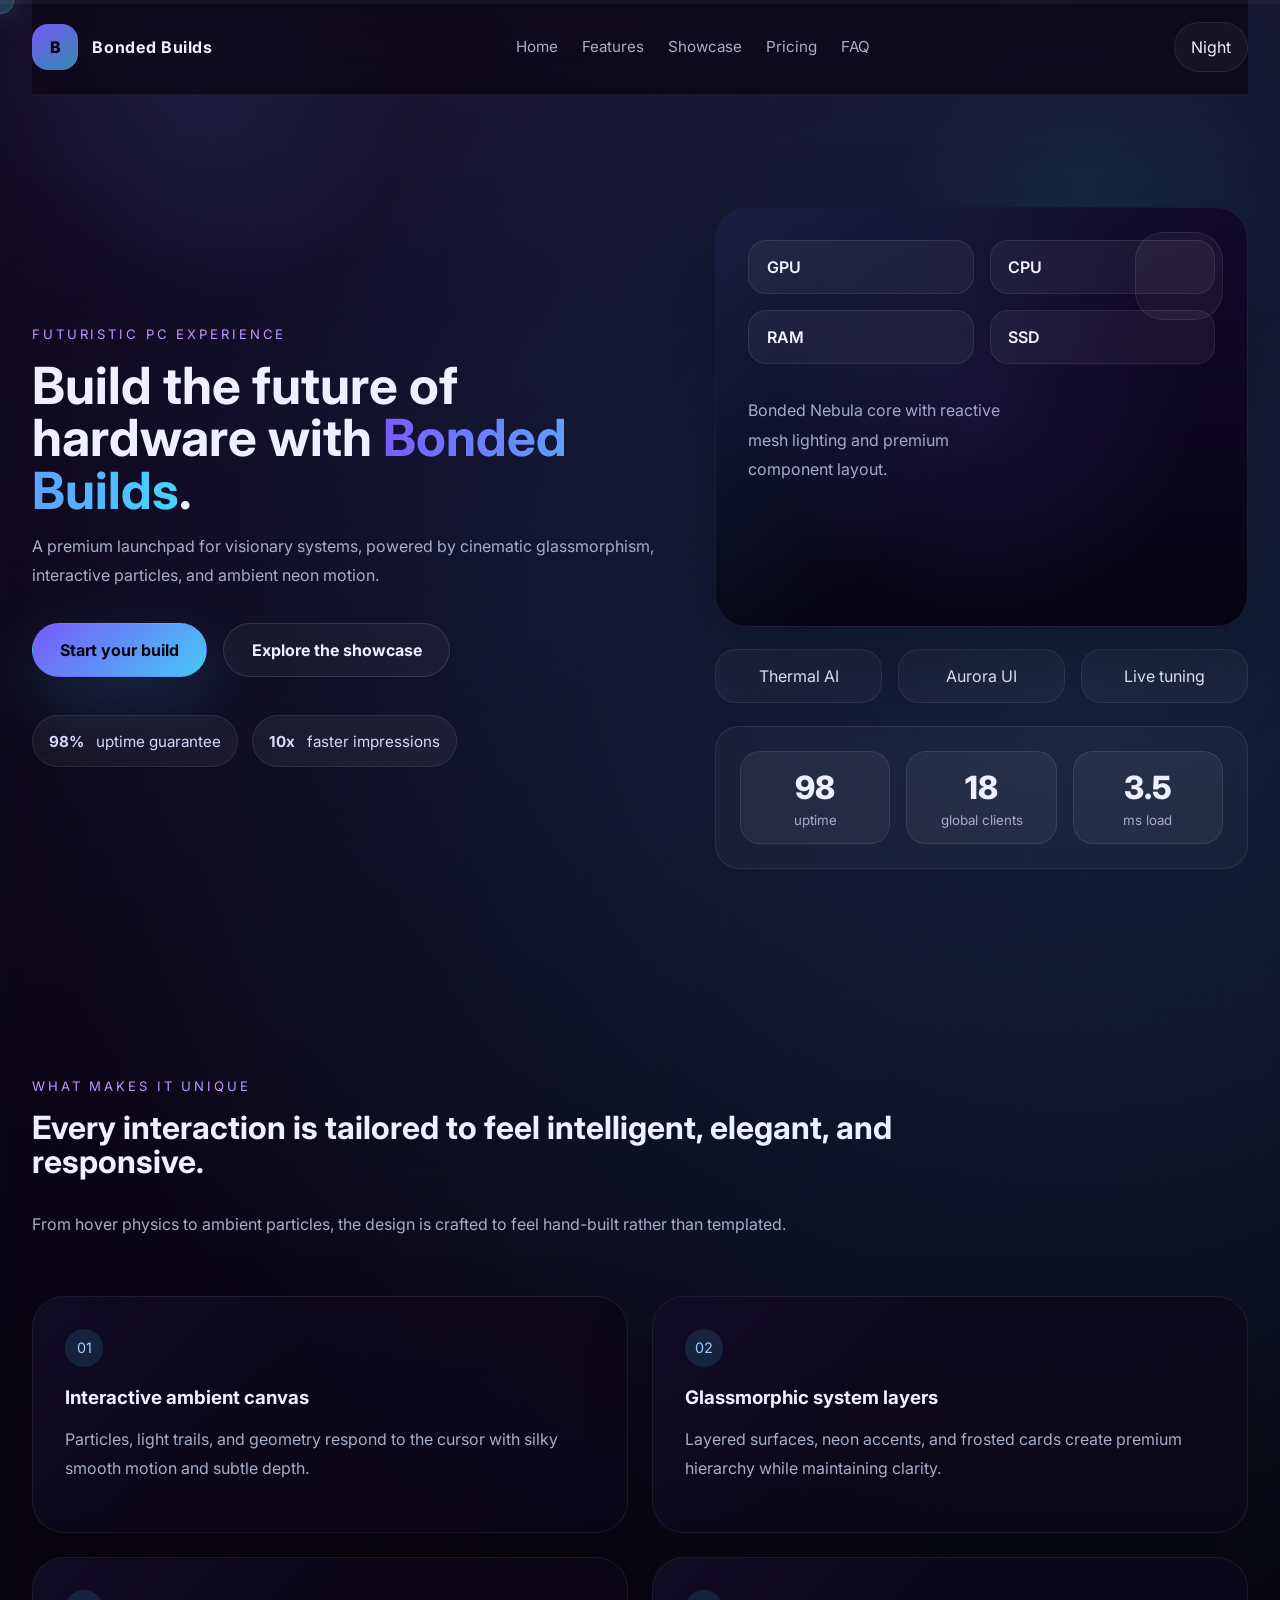
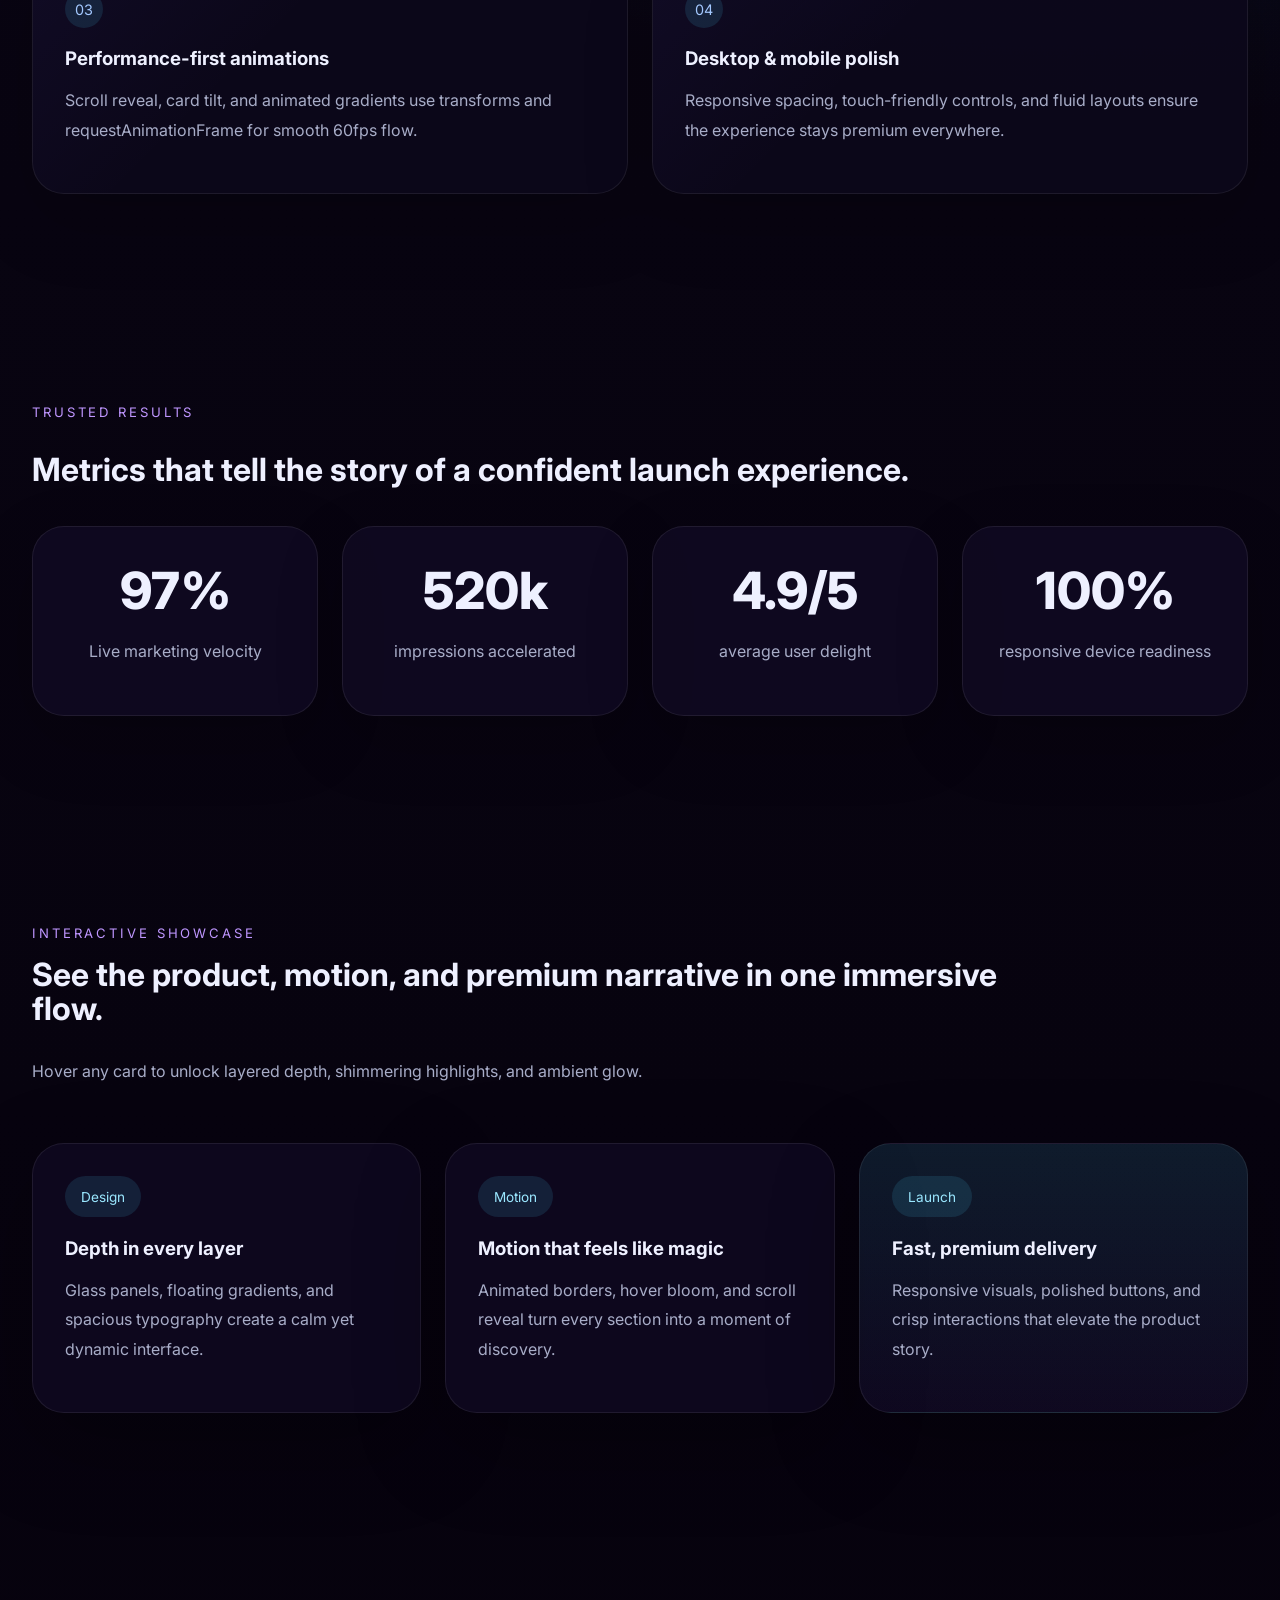
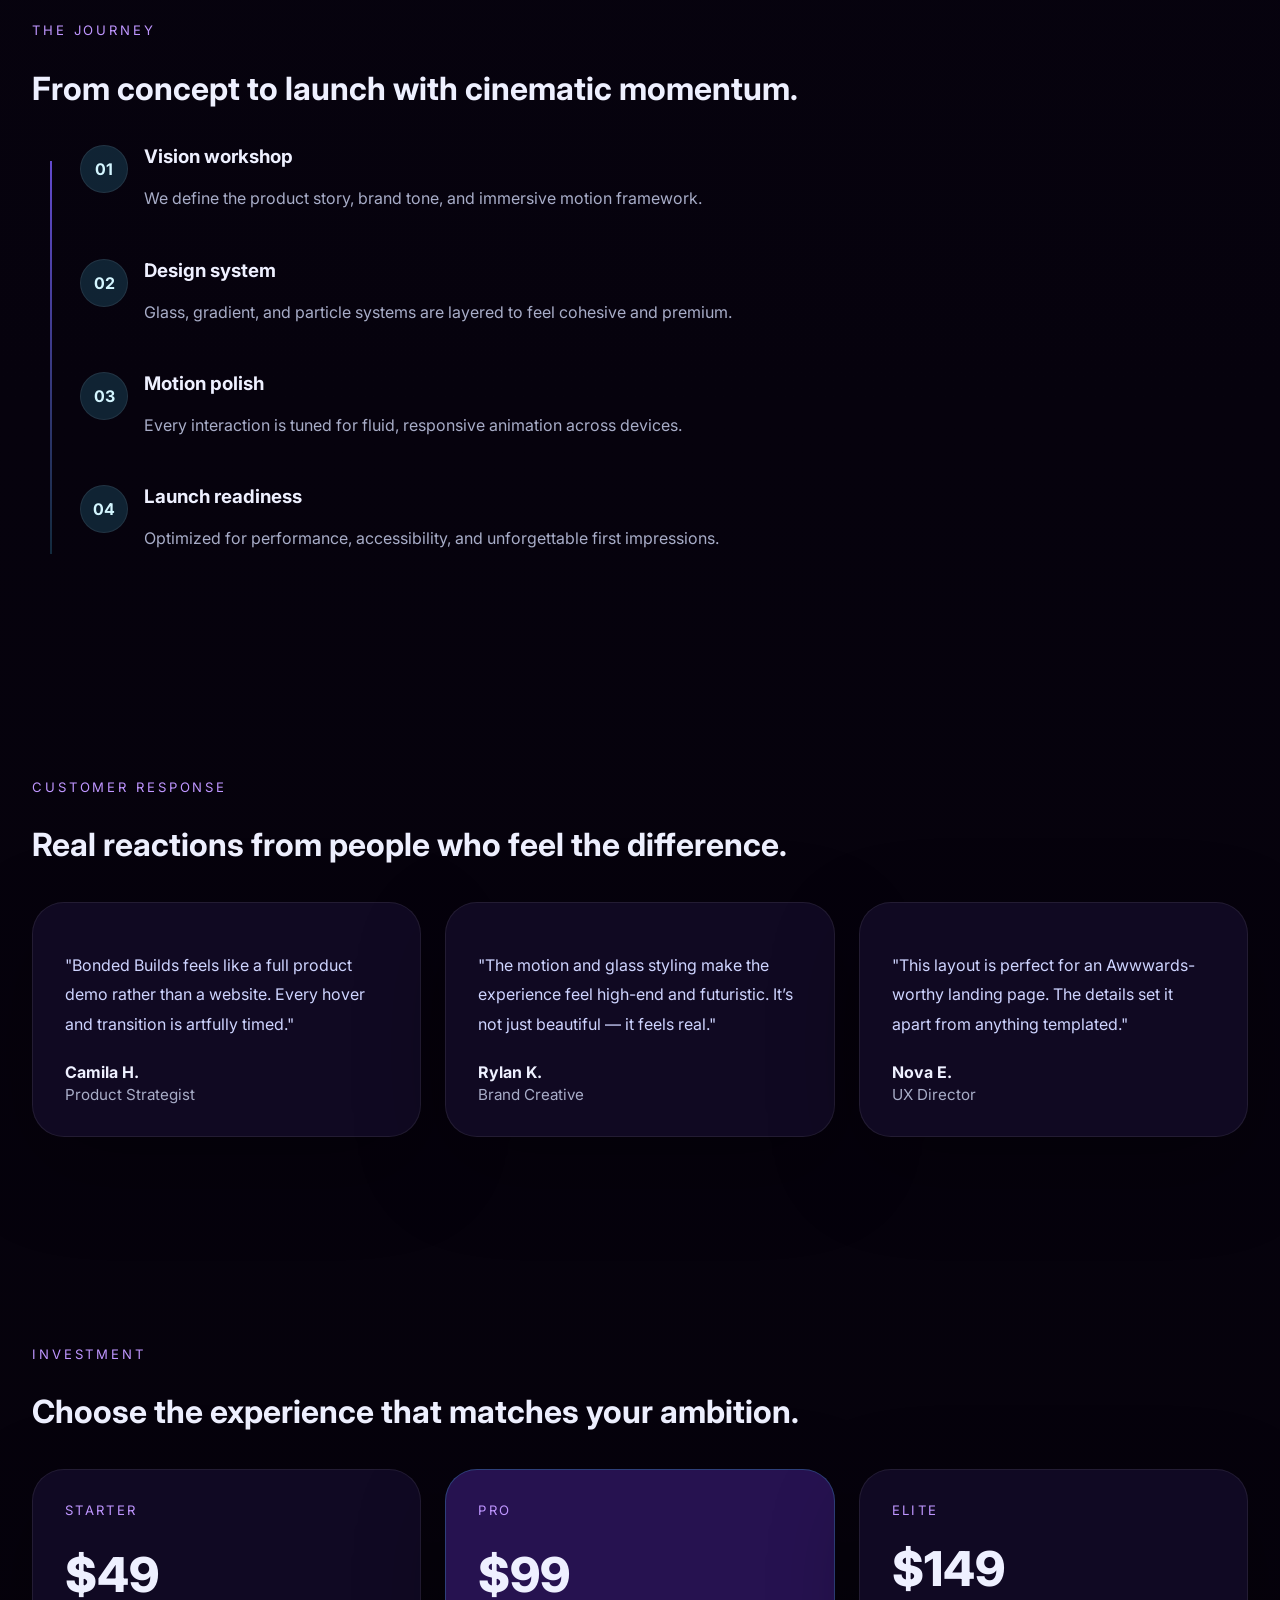
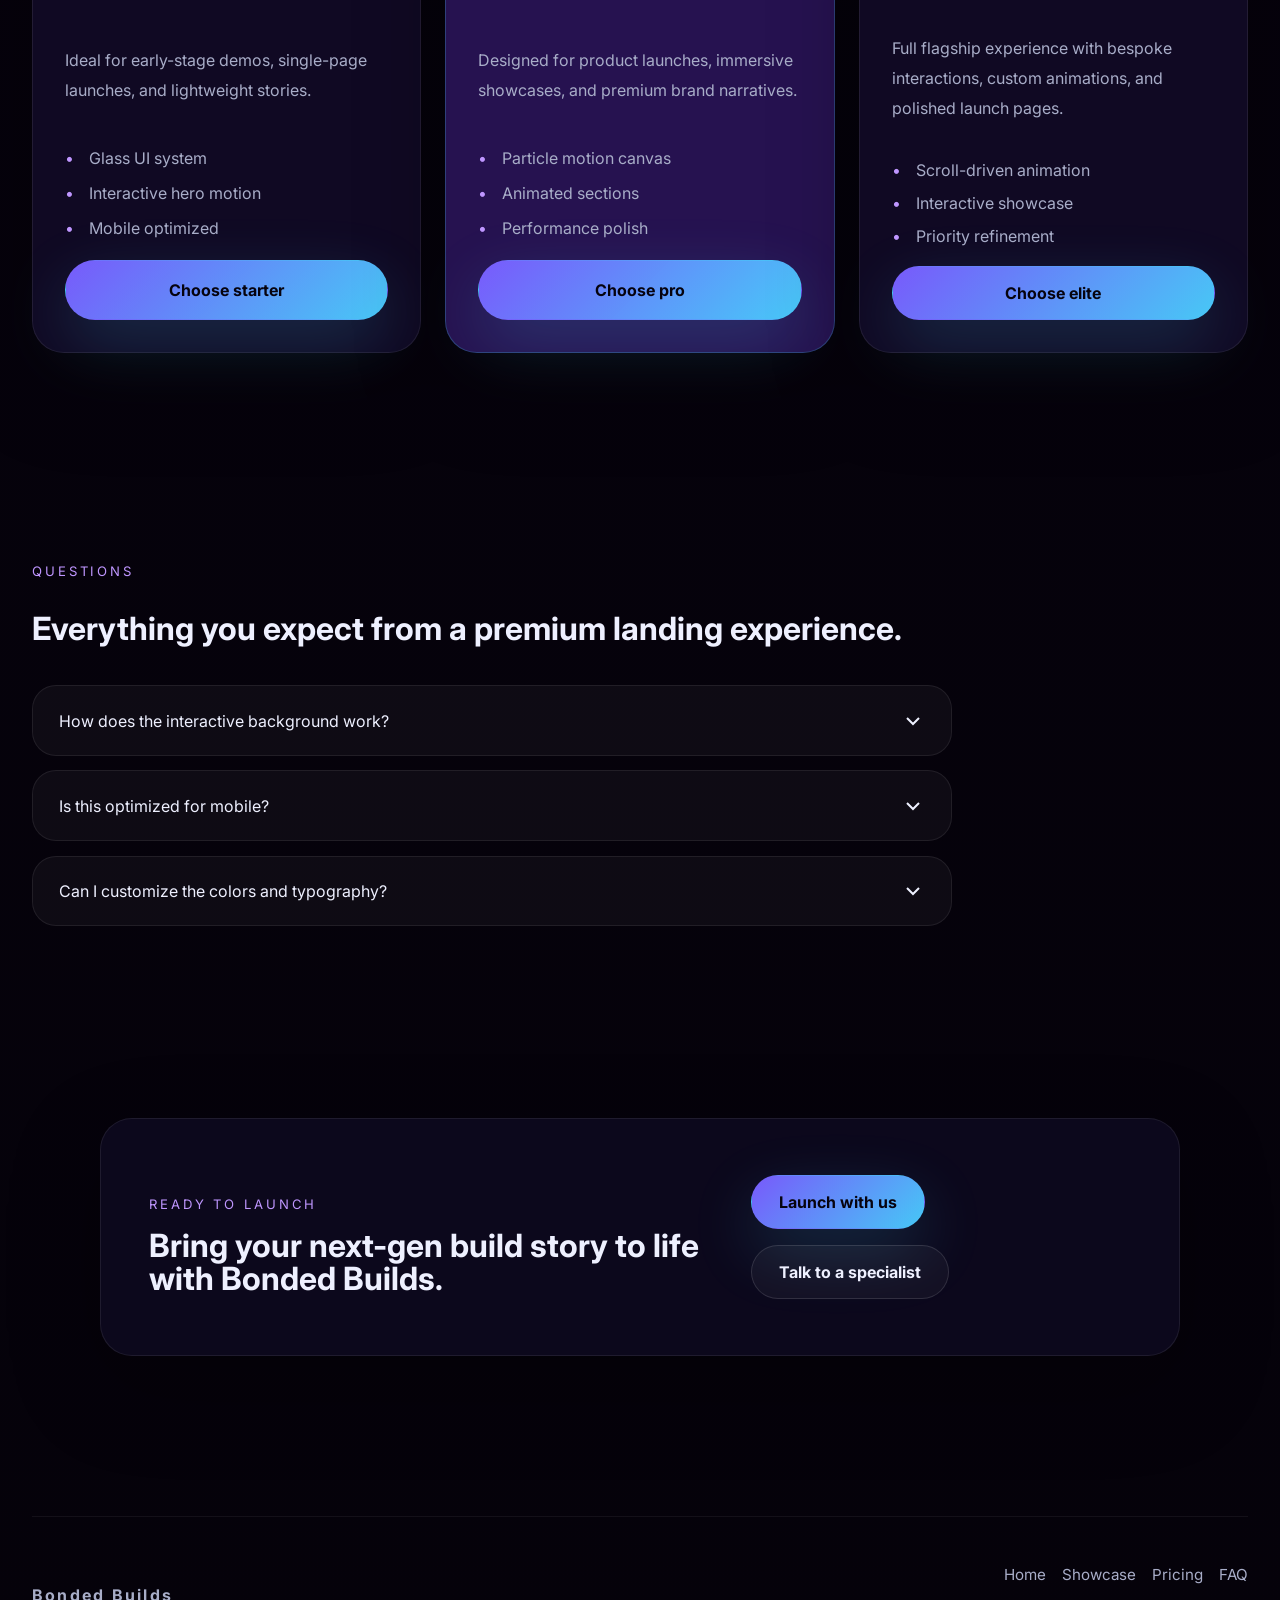
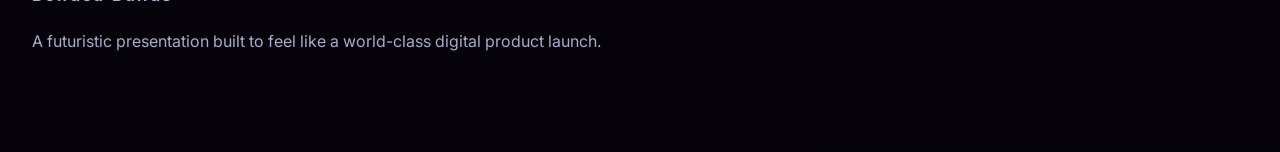
==== commit 351486ae: "saved" ====
--- a/index.html
+++ b/index.html
@@ -25,10 +25,6 @@
     <canvas id="bgCanvas" aria-hidden="true"></canvas>
     <div id="cursor" aria-hidden="true"></div>
 
-    <div class="blob blob-1"></div>
-    <div class="blob blob-2"></div>
-    <div class="blob blob-3"></div>
-
     <div class="page-shell" id="app">
       <header class="site-header">
         <div class="brand">
--- a/style.css
+++ b/style.css
@@ -8,8 +8,8 @@
   --border-soft: rgba(255, 255, 255, 0.06);
   --text: #eef0ff;
   --muted: #a8adc8;
-  --accent: #7a5cff;
-  --accent-strong: #49d0ff;
+  --accent: #a267ff;
+  --accent-strong: #bf96ff;
   --shadow: 0 30px 90px rgba(0, 0, 0, 0.28);
   --radius: 28px;
 }
